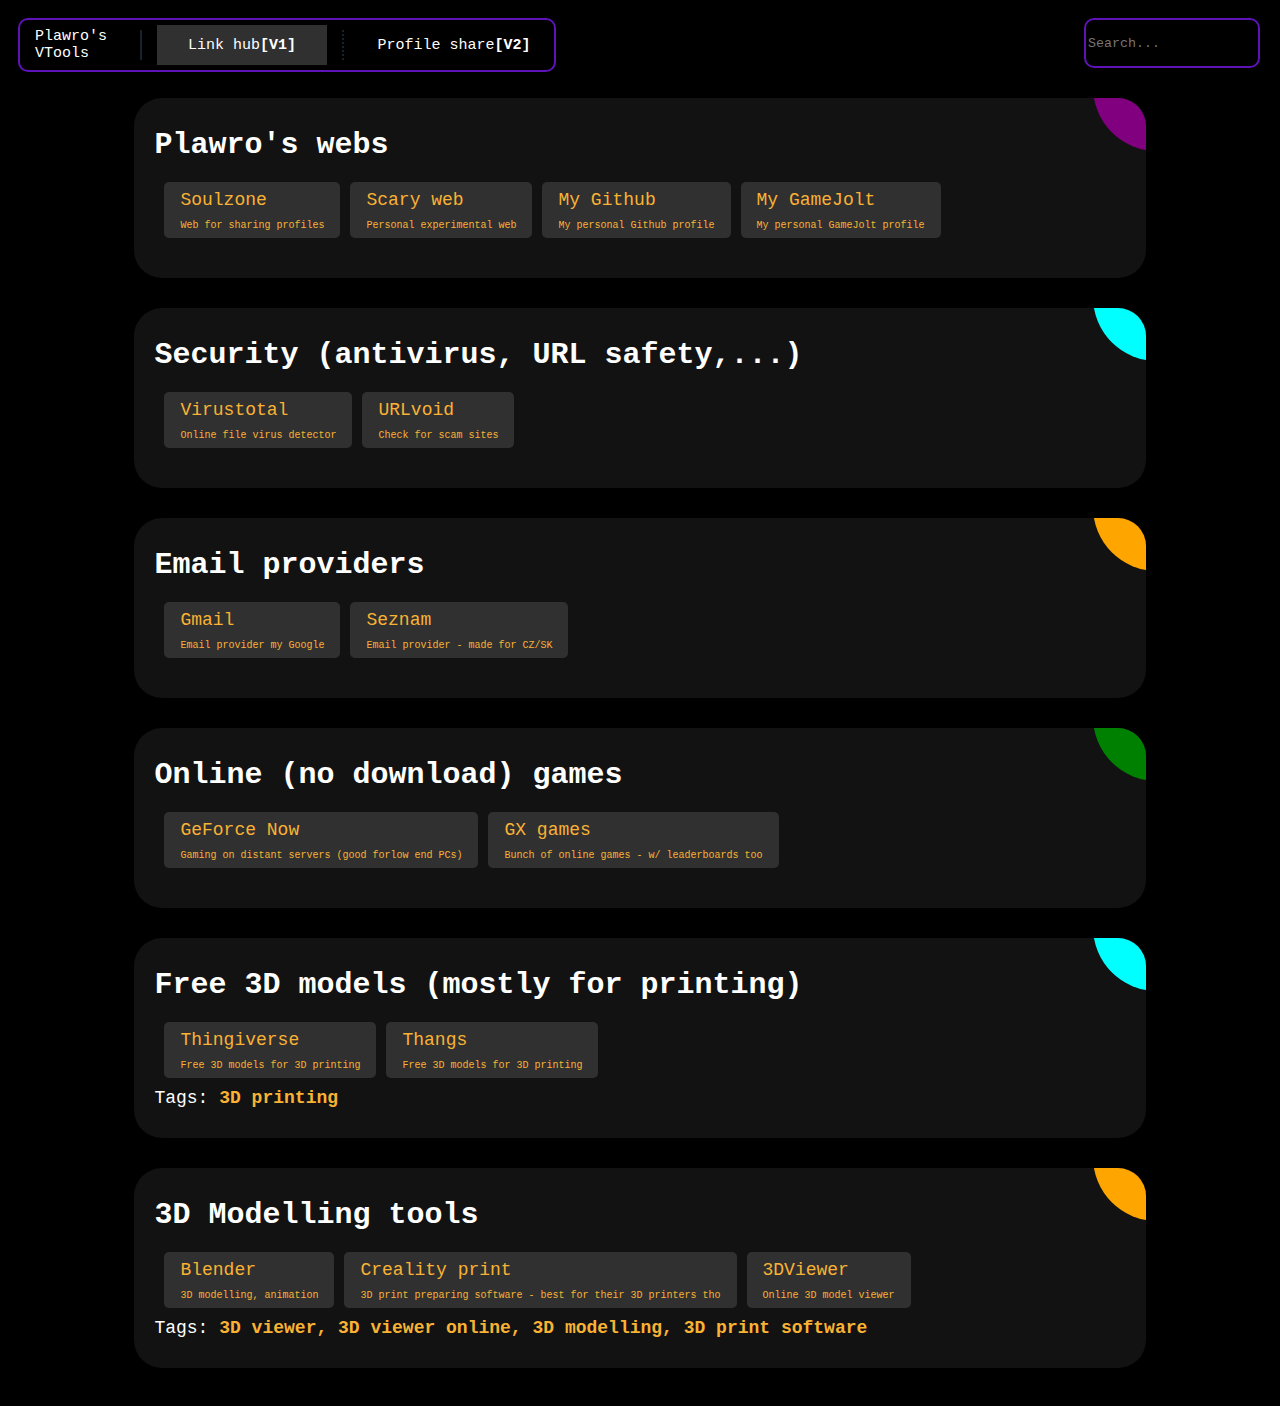
==== LinkHub/index.html @ e6c022c2 "Added starter code" ====
<html>
    <head>
        <link rel="stylesheet" href="index.css">
        
            <meta charset="UTF-8">
           
        </head>
    <body>
        <div class="button-container" style="margin: 10px;position: fixed;">
            <SPICORR href="" class="button2" style="width:80px;cursor:default" id="spicyModeChanger">
                Plawro's VTools
            </SPICORR>
            <script src="data.js"></script>
           <div class="headerDivider"></div>
            <a class="button2" style="background-color: var(--semi); cursor:default">
                Link hub<strong>[V1]</strong>
            </a>
            <div class="headerDivider2"></div>
            <a href="https://soulzone.maweb.eu" class="button">
                Profile share<strong>[V2]</strong>
            </a>
        </div>
        <input class="button-container" style="right:10px;margin:10px;position: fixed;color:var(--light)" type="text" id="searchInput" placeholder="Search..." oninput="startSearchTimer();searchOnEnter(event)">
        <br><br><br><br><br><br>

        <h1 class="searchMessage" data-text="Nothing found">Nothing found</h1>


        

<div>

  <div class="ag-format-container" id="mainContainer">

  <script>
    
function createTagElement(name, desc, link) { //Change max width in longer names
    return `<div class="tag" style="height:40px" onclick="location.href='${link}'">${name}<br><p style="font-size:10px">${desc}</p></div>`;
}

let htmlString = '';

dataList.forEach(category => {
    const tags = category.items.map(item => createTagElement(item[0], item[1], item[2])).join('');

    htmlString += `
        <div class="ag-courses_item ${category.isSpicy}" style="width:80%;margin-left:auto;margin-right:auto;">
            <a href="#" class="ag-courses-item_link">
                <div class="ag-courses-item_bg" style="background-color:${category.color}"></div>
                <div class="ag-courses-item_title">${category.categoryName}</div>
                <div class="ag-courses-item_date-box">
                  <div id="container">
                    ${tags}
                  </div>
                  `;
                  if(category.otherTags != ""){
                    htmlString += `Tags:
                    <span class="ag-courses-item_date">${category.otherTags}</span>`;
                  }
                  
                    htmlString += `
                </div>
            </a>
        </div>
    `;
});

document.getElementById('mainContainer').innerHTML += htmlString;
  </script>

        
            </div>
            </div>
          </div>
          <script src="index.js"></script>
    </body>
</html>
---- LinkHub/index.css ----
:root {
  --background: #121212;
  --main: #5d13b7;
  --secondary: #f9b234;
  --light: #FFF;
  --dark: #000;
  --hover: #ADFF2F;
  --semi: #303030;
  --border1: #38546d; 
  --border1: #16222c;
  --warning: 	#ff0f0f;
}


.ag-format-container {
    margin: 0 auto;
  }
  *{
    font-family:monospace;
  }

  a{
    text-decoration: none;
  }
  
  body {
    background-color: var(--dark);
  }
  .ag-courses_item {
    -ms-flex-preferred-size: calc(33.33333% - 30px);
    flex-basis: calc(33.33333% - 30px);
  
    margin: 0 15px 30px;
  
    overflow: hidden;
  
    border-radius: 28px;
  }
  .ag-courses-item_link {
    display: block;
    padding: 30px 20px;
    background-color: var(--background);
  
    overflow: hidden;
  
    position: relative;
  }
  .ag-courses-item_link:hover,
  .ag-courses-item_link:hover .ag-courses-item_date,
  .ag-courses-item_link:hover .tag {
    text-decoration: none;
    color: var(--hover) !important;
  }
  
  .ag-courses-item_link:hover, .tag {
    text-decoration: none;
  }
  .ag-courses-item_link:hover .ag-courses-item_bg {
    -webkit-transform: scale(25);
    -ms-transform: scale(25);
    transform: scale(25);
    opacity: 50%;
  }
  .ag-courses-item_title {
    min-height: 25px;
    margin: 0 0 10px;
  
    overflow: hidden;
  
    font-weight: bold;
    font-size: 30px;
    color: var(--light);
  
    z-index: 2;
    position: relative;
  }
  .ag-courses-item_date-box {
    font-size: 18px;
    color: var(--light);
  
    z-index: 2;
    position: relative;
  }
  .ag-courses-item_date {
    font-weight: bold;
    color: var(--secondary);
    text-decoration: none;
  
    -webkit-transition: color .5s ease;
    -o-transition: color .5s ease;
    transition: color .5s ease
  }
  .ag-courses-item_bg {
    height: 128px;
    width: 128px;
    background-color: var(--secondary);
  
    z-index: 1;
    position: absolute;
    top: -75px;
    right: -75px;
  
    border-radius: 50%;
  
    -webkit-transition: all .5s ease;
    -o-transition: all .5s ease;
    transition: all .5s ease;
  }
  /*.ag-courses_item:nth-child(2n) .ag-courses-item_bg {
    background-color: #3ecd5e;
  }
  .ag-courses_item:nth-child(3n) .ag-courses-item_bg {
    background-color: #e44002;
  }
  .ag-courses_item:nth-child(4n) .ag-courses-item_bg {
    background-color: #952aff;
  }
  .ag-courses_item:nth-child(5n) .ag-courses-item_bg {
    background-color: #cd3e94;
  }
  .ag-courses_item:nth-child(6n) .ag-courses-item_bg {
    background-color: #4c49ea;
  }
  */
  
  @media only screen and (max-width: 979px) {
    .ag-courses_item {
      -ms-flex-preferred-size: calc(50% - 30px);
      flex-basis: calc(50% - 30px);
    }
    .ag-courses-item_title {
      font-size: 24px;
    }
  }
  
  @media only screen and (max-width: 767px) {
    .ag-format-container {
      width: 96%;
    }
  
  }
  @media only screen and (max-width: 639px) {
    .ag-courses_item {
      -ms-flex-preferred-size: 100%;
      flex-basis: 100%;
    }
    .ag-courses-item_title {
      min-height: 72px;
      line-height: 1;
  
      font-size: 24px;
    }
    .ag-courses-item_link {
      padding: 22px 40px;
    }
    .ag-courses-item_date-box {
      font-size: 16px;
    }
  }


  #container {
                        display: flex;
                        overflow-x: auto;
                        white-space: nowrap;
                        cursor: grab;
                        user-select: none;
                        padding: 10px;
                        overflow: hidden;
                        z-index: 999;
                    }
            
                    #container:active {
                        cursor: grabbing;
                    }
            
            
                    .tag {
                        background-color:  var(--semi);
                        color: var(--secondary);
                        padding: 8px 16px;
                        
                        margin-right: 10px;
                        border-radius: 5px;
                        display: inline-block;
                        transition: background-color 0.3s ease;
                    }
            
                    .tag:hover {
                        background-color: var(--main);
                    }

                    .button-container {
                        display: flex;
                        border: 2px solid var(--main);
                        background-color: var(--dark);
                        height: 50px;
                        align-items: center;
                        border-radius: 10px;
                        margin-left: 2%;
                        z-index: 1000;
                    }
                    
            
                    .button {
                        outline: 0 !important;
                        border: 0 !important;
                        width: 170px;
                        font-size: 15px;
                        height: 40px;
                        background-color: transparent;
                        display: flex;
                        align-items: center;
                        justify-content: center;
                        color: var(--light);
                        transition: all ease-in-out 0.2s;
                        cursor: pointer;
                        margin: 15px;
                    }

                    .button2 {
                        outline: 0 !important;
                        border: 0 !important;
                        width: 170px;
                        font-size: 15px;
                        height: 40px;
                        background-color: transparent;
                        display: flex;
                        align-items: center;
                        justify-content: center;
                        color: var(--light);
                        transition: all ease-in-out 0.2s;
                        cursor: pointer;
                        margin: 15px;
                    }
            
                    .button:hover {
                        transform:scale(1.5);
                    }

                    
        .icon {
            font-size: 40px;
        
        }

        .headerDivider {
            border-left:2px solid var(--border1);
            border-right:2px solid var(--border2);
            height:30px;
            margin-left: 10px;
       }

       .headerDivider2 {
        border-left:2px dotted var(--border1);
        border-right:2px dotted var(--border2);
        height:30px;
        margin-right: 10px;
   }

.spicy{
  display: none;
}

::-webkit-scrollbar {
  width: 15px;
  height: 15px;
}

::-webkit-scrollbar-track {
  border-radius: 10px;
  background-color: var(--background);
}

::-webkit-scrollbar:hover {
  background-color: var(--border1);
} 

::-webkit-scrollbar-thumb {
  background: var(--main);
  border-radius: 10px;
  box-shadow: 0px 0px 15px var(--main);

}

html {
  scroll-behavior: smooth;
}


.searchMessage {
  display: inline-block;
  margin-left: 15%;
  font-size: 40px;
  background-image: repeating-linear-gradient(-45deg, yellow 0, yellow 6px, black 6px, black 12px);
  -webkit-background-clip: text;
  background-clip: text;
  color: transparent;
  position: relative;
  display: none;
}

.searchMessage::before {
  content: attr(data-text);
  position: absolute;
  top: 0;
  left: 0;
  z-index: -1;
  -webkit-background-clip: text;
  background-clip: text;
  color: white;
  text-shadow: none;
}
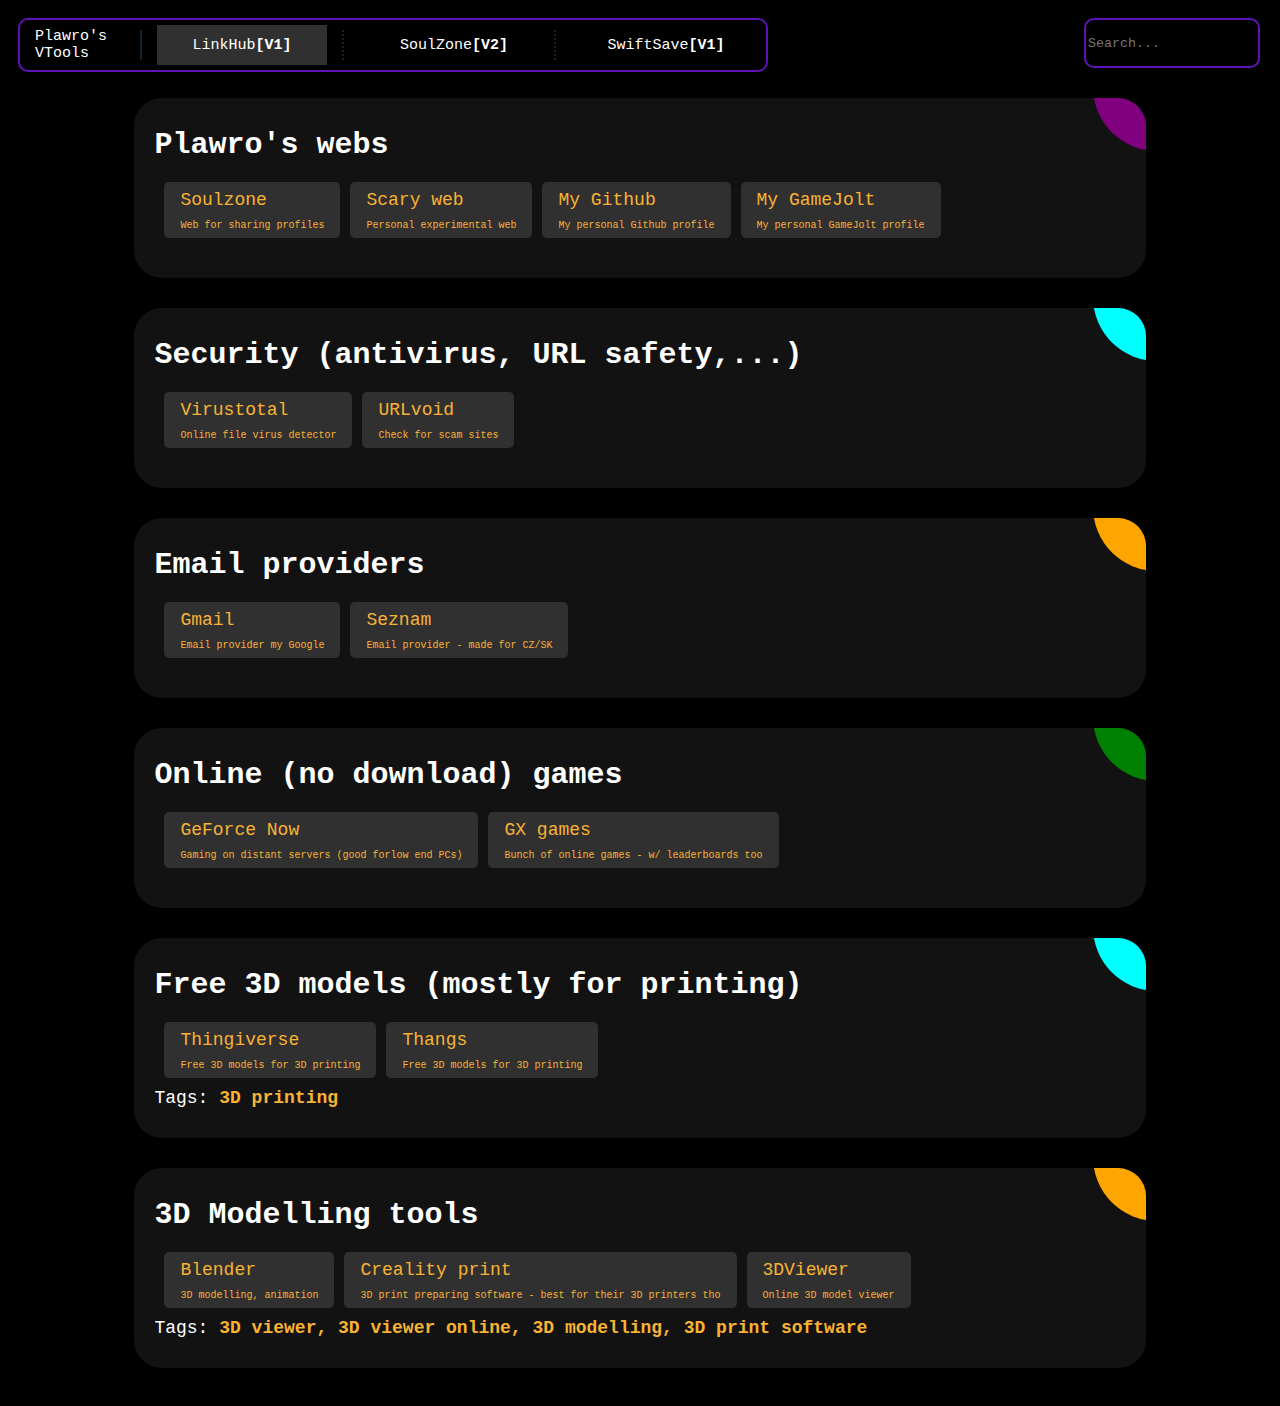
==== commit 98b3c5ad: "Update index.html" ====
--- a/LinkHub/index.html
+++ b/LinkHub/index.html
@@ -1,7 +1,7 @@
 <html>
     <head>
         <link rel="stylesheet" href="index.css">
-        
+        <title>LinkHub - Lurkify</title>
             <meta charset="UTF-8">
            
         </head>
@@ -13,11 +13,15 @@
             <script src="data.js"></script>
            <div class="headerDivider"></div>
             <a class="button2" style="background-color: var(--semi); cursor:default">
-                Link hub<strong>[V1]</strong>
+                LinkHub<strong>[V1]</strong> 
             </a>
             <div class="headerDivider2"></div>
             <a href="https://soulzone.maweb.eu" class="button">
-                Profile share<strong>[V2]</strong>
+                SoulZone<strong>[V2]</strong>
+            </a>
+            <div class="headerDivider2"></div>
+            <a href="/lurkify/SwiftSave/index.php" class="button">
+                SwiftSave<strong>[V1]</strong>
             </a>
         </div>
         <input class="button-container" style="right:10px;margin:10px;position: fixed;color:var(--light)" type="text" id="searchInput" placeholder="Search..." oninput="startSearchTimer();searchOnEnter(event)">
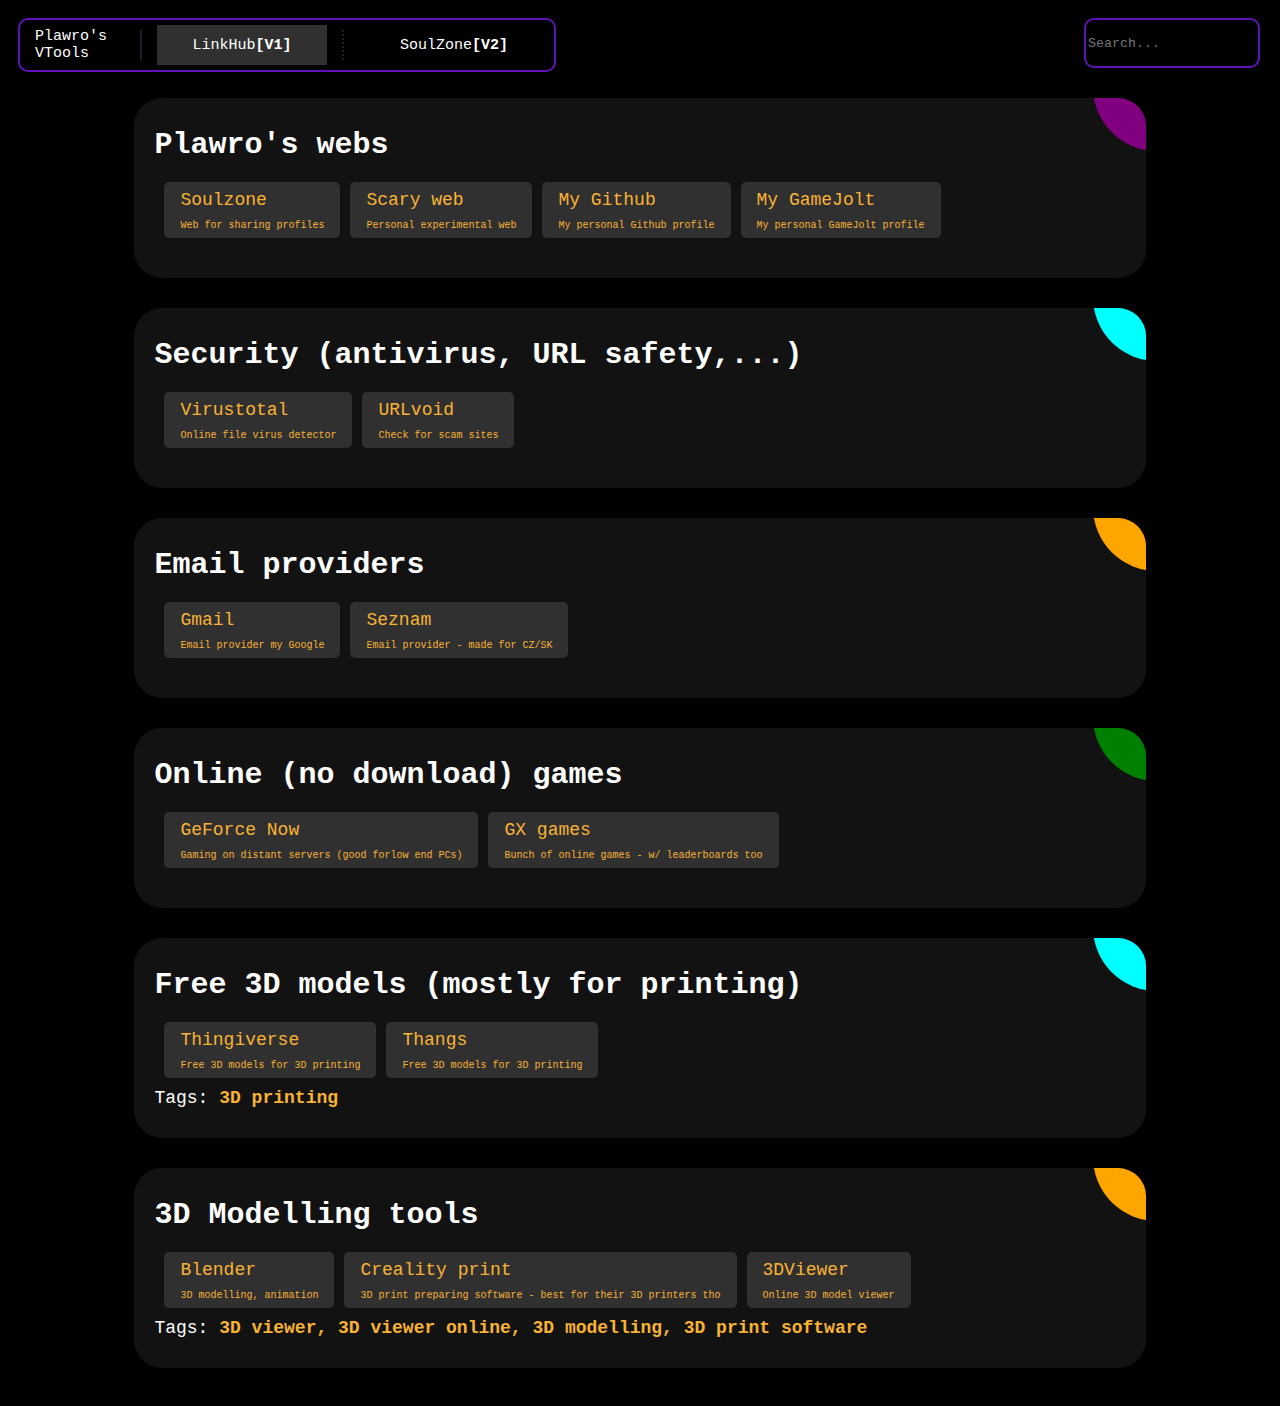
==== commit b3295017: "Update index.html" ====
--- a/LinkHub/index.html
+++ b/LinkHub/index.html
@@ -1,7 +1,7 @@
 <html>
     <head>
         <link rel="stylesheet" href="index.css">
-        <title>LinkHub - Lurkify</title>
+        <title>Lurkify - Home (LinkHub)</title>
             <meta charset="UTF-8">
            
         </head>
@@ -10,6 +10,7 @@
             <SPICORR href="" class="button2" style="width:80px;cursor:default" id="spicyModeChanger">
                 Plawro's VTools
             </SPICORR>
+            
             <script src="data.js"></script>
            <div class="headerDivider"></div>
             <a class="button2" style="background-color: var(--semi); cursor:default">
@@ -18,22 +19,18 @@
             <div class="headerDivider2"></div>
             <a href="https://soulzone.maweb.eu" class="button">
                 SoulZone<strong>[V2]</strong>
-            </a>
-            <div class="headerDivider2"></div>
-            <a href="/lurkify/SwiftSave/index.php" class="button">
-                SwiftSave<strong>[V1]</strong>
-            </a>
+            </a> 
         </div>
+        
         <input class="button-container" style="right:10px;margin:10px;position: fixed;color:var(--light)" type="text" id="searchInput" placeholder="Search..." oninput="startSearchTimer();searchOnEnter(event)">
+        
         <br><br><br><br><br><br>
-
         <h1 class="searchMessage" data-text="Nothing found">Nothing found</h1>
 
 
         
 
 <div>
-
   <div class="ag-format-container" id="mainContainer">
 
   <script>
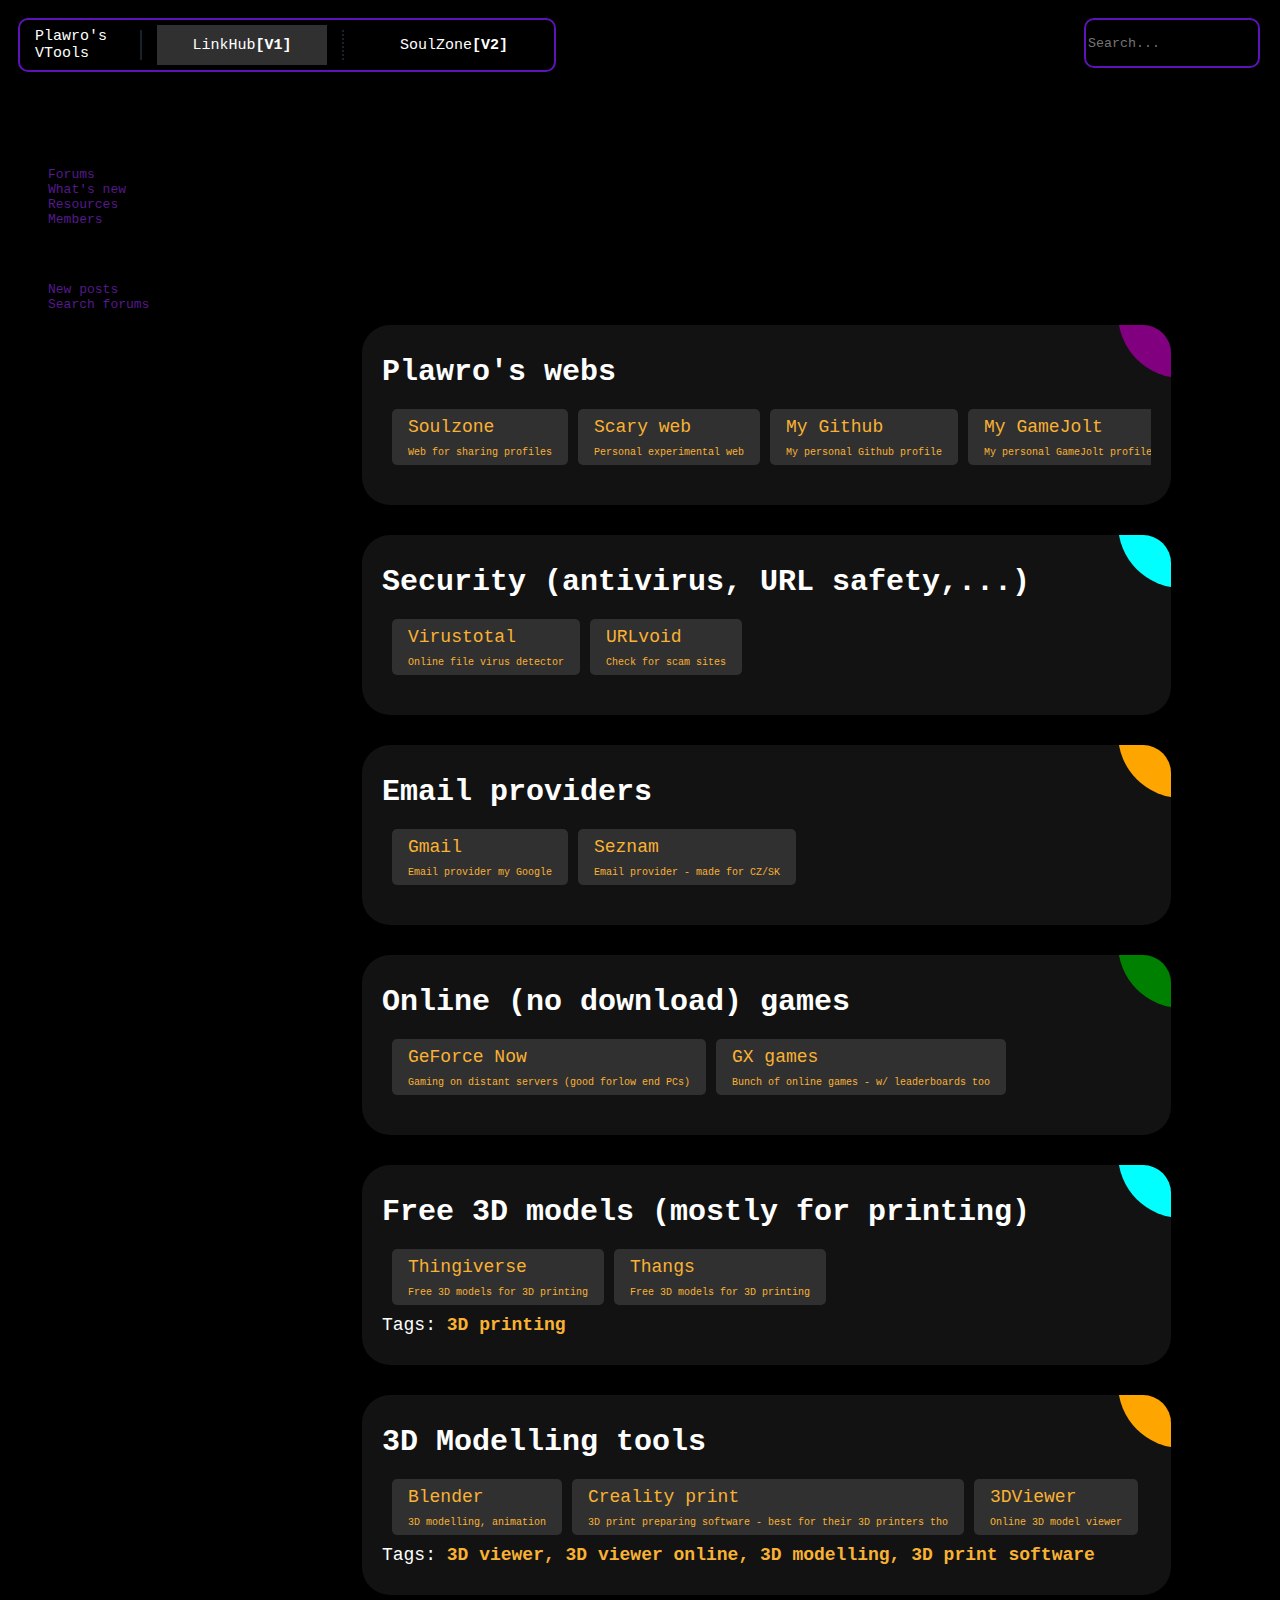
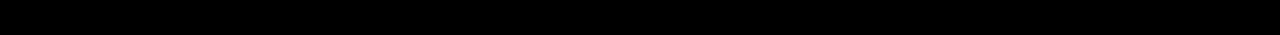
==== commit fbf1d52e: "Update index.html" ====
--- a/LinkHub/index.html
+++ b/LinkHub/index.html
@@ -1,50 +1,73 @@
 <html>
-    <head>
-        <link rel="stylesheet" href="index.css">
-        <title>Lurkify - Home (LinkHub)</title>
-            <meta charset="UTF-8">
-           
-        </head>
-    <body>
-        <div class="button-container" style="margin: 10px;position: fixed;">
-            <SPICORR href="" class="button2" style="width:80px;cursor:default" id="spicyModeChanger">
-                Plawro's VTools
-            </SPICORR>
-            
-            <script src="data.js"></script>
-           <div class="headerDivider"></div>
-            <a class="button2" style="background-color: var(--semi); cursor:default">
-                LinkHub<strong>[V1]</strong> 
-            </a>
-            <div class="headerDivider2"></div>
-            <a href="https://soulzone.maweb.eu" class="button">
-                SoulZone<strong>[V2]</strong>
-            </a> 
-        </div>
-        
-        <input class="button-container" style="right:10px;margin:10px;position: fixed;color:var(--light)" type="text" id="searchInput" placeholder="Search..." oninput="startSearchTimer();searchOnEnter(event)">
-        
-        <br><br><br><br><br><br>
-        <h1 class="searchMessage" data-text="Nothing found">Nothing found</h1>
+
+<head>
+    <link rel="stylesheet" href="index.css">
+    <title>Lurkify - Home (LinkHub)</title>
+    <meta charset="UTF-8">
+
+</head>
+
+<body>
+    <div class="button-container" style="margin: 10px;position: fixed;">
+        <SPICORR class="button2" style="width:80px;cursor:default" id="spicyModeChanger">
+            Plawro's VTools
+        </SPICORR>
+
+        <script src="data.js"></script>
+        <div class="headerDivider"></div>
+        <a class="button2" style="background-color: var(--semi); cursor:default">
+            LinkHub<strong>[V1]</strong>
+        </a>
+        <div class="headerDivider2"></div>
+        <a href="https://soulzone.maweb.eu" class="button">
+            SoulZone<strong>[V2]</strong>
+        </a>
+    </div>
+
+    <input class="button-container" style="right:10px;margin:10px;position: fixed;color:var(--light)" type="text"
+        id="searchInput" placeholder="Search..." oninput="startSearchTimer();searchOnEnter(event)">
+
+    <br><br><br><br><br><br>
+    <h1 class="searchMessage" data-text="Nothing found">Nothing found</h1>
 
 
-        
+            FIXNOUT SCRIPT PRO SCROLL A DAT SEM MOST USED / FAVORITE VECI
+                        
+                        <div class="sideNav">
+                            <nav class="nav">
+                                <h2>Navigation</h2>
+                                <ul class="nav-list">
+                                    <li><a href="">Forums</a></li>
+                                    <li><a href="">What's new</a></li>
+                                    <li><a href="">Resources</a></li>
+                                    <li><a href="">Members</a></li>
+                                </ul>
+                            </nav>
+                            <div class="sectionLinks">
+                                <h2>Navigation section</h2>
+                                <ul class="sectionLinks-list">
+                                    <li><a href="">New posts</a></li>
+                                    <li><a href="">Search forums</a></li>
+                                </ul>
+                            </div>
+                        </div>
+        </div></div>
+            
 
-<div>
-  <div class="ag-format-container" id="mainContainer">
+    <div class="main" style="margin-left:20%">
+        <div class="ag-format-container" id="mainContainer"></div>
+            <script>
 
-  <script>
-    
-function createTagElement(name, desc, link) { //Change max width in longer names
-    return `<div class="tag" style="height:40px" onclick="location.href='${link}'">${name}<br><p style="font-size:10px">${desc}</p></div>`;
-}
+                function createTagElement(name, desc, link) { //Change max width in longer names
+                    return `<div class="tag" style="height:40px" onclick="location.href='${link}'">${name}<br><p style="font-size:10px">${desc}</p></div>`;
+                }
 
-let htmlString = '';
+                let htmlString = '';
 
-dataList.forEach(category => {
-    const tags = category.items.map(item => createTagElement(item[0], item[1], item[2])).join('');
+                dataList.forEach(category => {
+                    const tags = category.items.map(item => createTagElement(item[0], item[1], item[2])).join('');
 
-    htmlString += `
+                    htmlString += `
         <div class="ag-courses_item ${category.isSpicy}" style="width:80%;margin-left:auto;margin-right:auto;">
             <a href="#" class="ag-courses-item_link">
                 <div class="ag-courses-item_bg" style="background-color:${category.color}"></div>
@@ -54,25 +77,26 @@
                     ${tags}
                   </div>
                   `;
-                  if(category.otherTags != ""){
-                    htmlString += `Tags:
+                    if (category.otherTags != "") {
+                        htmlString += `Tags:
                     <span class="ag-courses-item_date">${category.otherTags}</span>`;
-                  }
-                  
+                    }
+
                     htmlString += `
                 </div>
             </a>
         </div>
     `;
-});
+                });
 
-document.getElementById('mainContainer').innerHTML += htmlString;
-  </script>
+                document.getElementById('mainContainer').innerHTML += htmlString;
+            </script>
 
-        
-            </div>
-            </div>
-          </div>
-          <script src="index.js"></script>
-    </body>
+
+        </div>
+    </div>
+</div>
+    <script src="index.js"></script>
+</body>
+
 </html>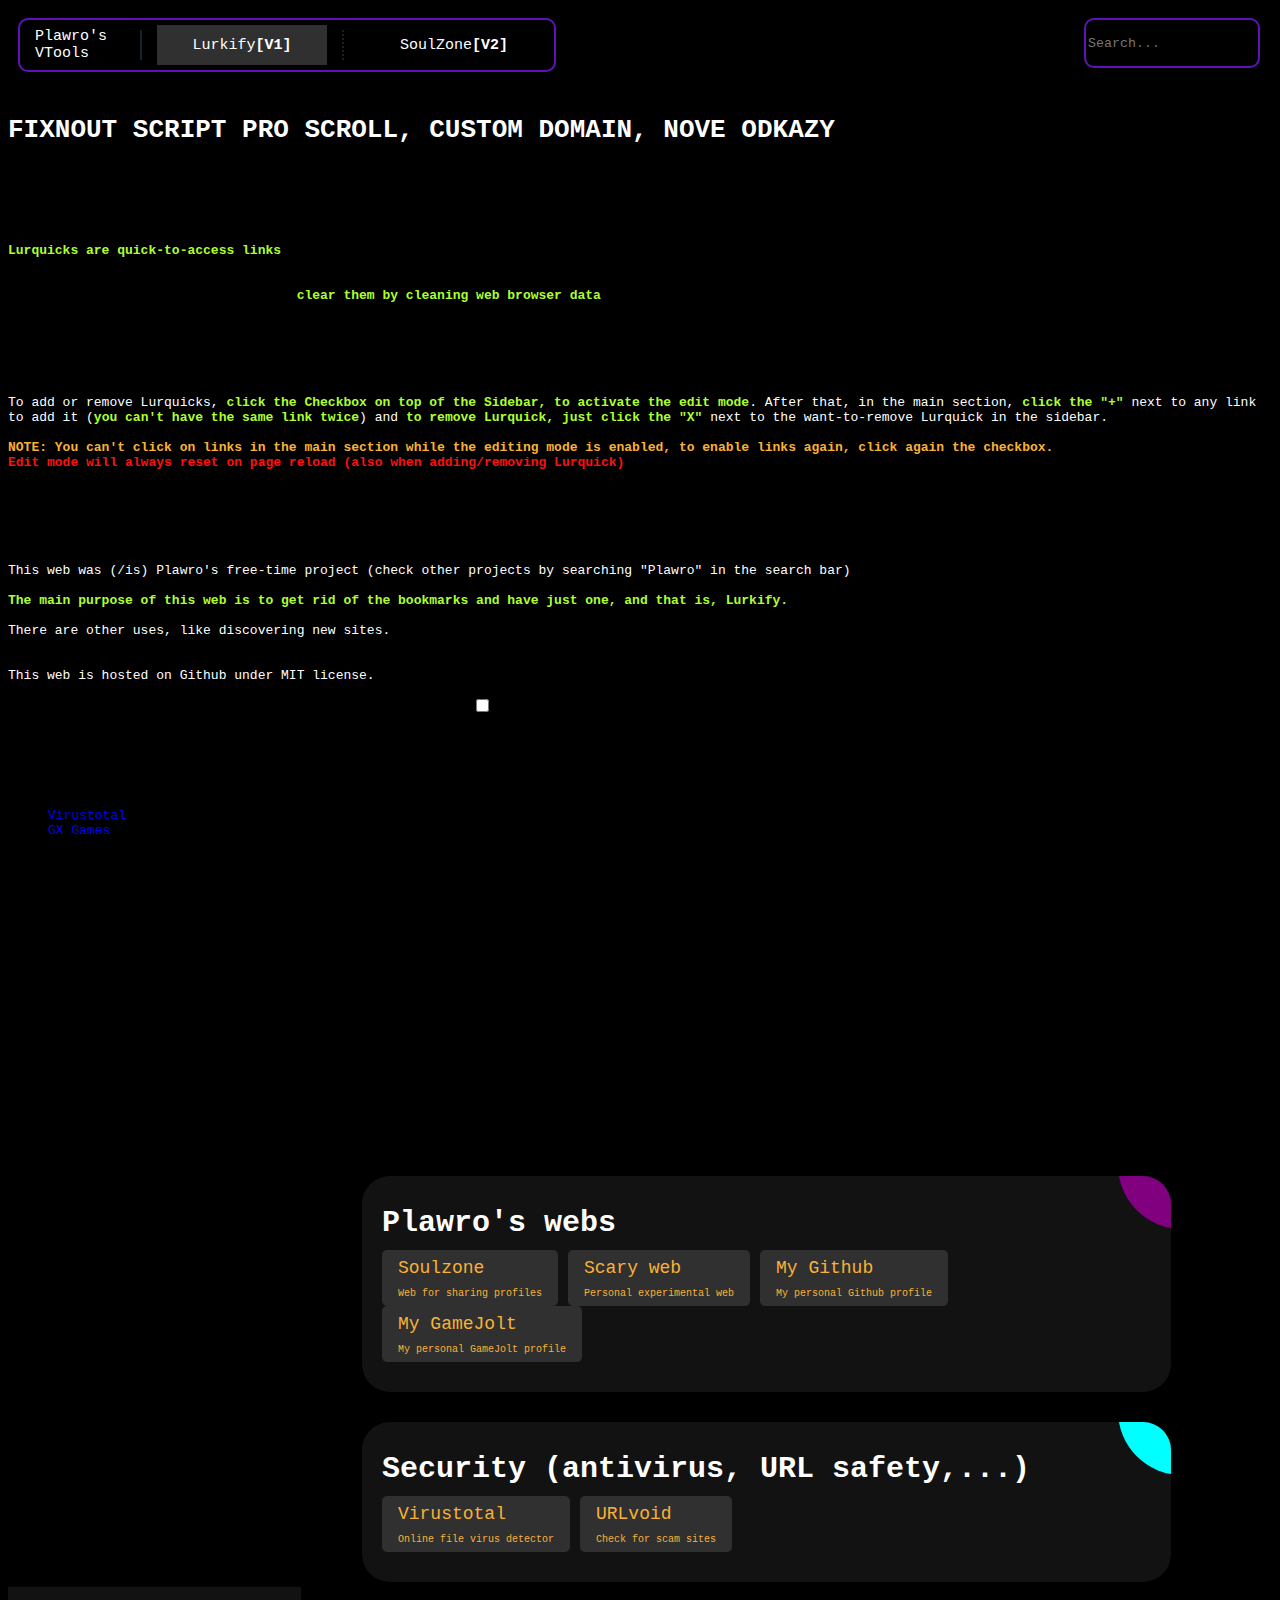
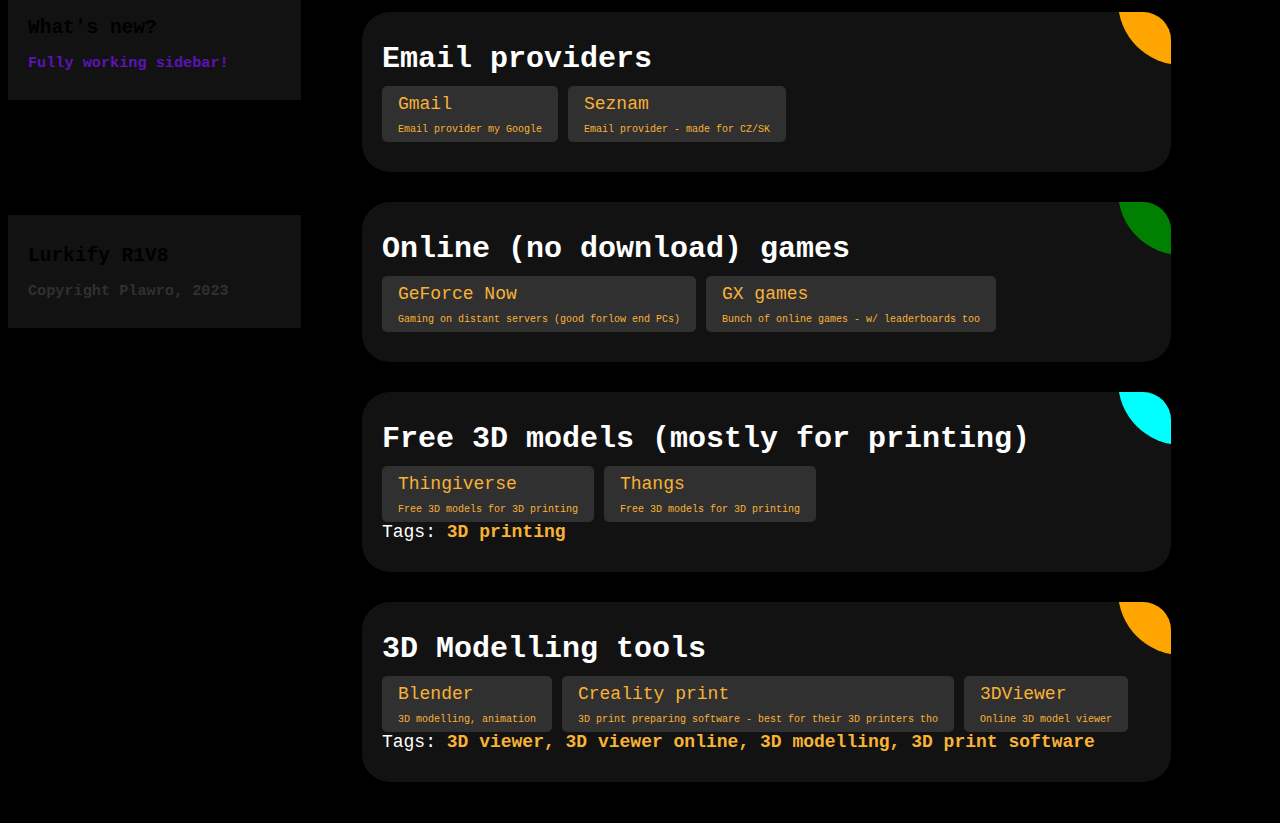
==== commit fa919c79: "Update index.html" ====
--- a/LinkHub/index.html
+++ b/LinkHub/index.html
@@ -16,7 +16,7 @@
         <script src="data.js"></script>
         <div class="headerDivider"></div>
         <a class="button2" style="background-color: var(--semi); cursor:default">
-            LinkHub<strong>[V1]</strong>
+            Lurkify<strong>[V1]</strong>
         </a>
         <div class="headerDivider2"></div>
         <a href="https://soulzone.maweb.eu" class="button">
@@ -30,50 +30,206 @@
     <br><br><br><br><br><br>
     <h1 class="searchMessage" data-text="Nothing found">Nothing found</h1>
 
-
-            FIXNOUT SCRIPT PRO SCROLL A DAT SEM MOST USED / FAVORITE VECI
+            <h1 style="color:white">FIXNOUT SCRIPT PRO SCROLL, CUSTOM DOMAIN, NOVE ODKAZY</h1>
                         
+
+            <div class="modal" id="modal1">
+                <div class="modal-content">
+                    <span class="close-button">×</span>
+                    <h1>What are Lurquicks?</h1>
+                    <p><strong style="color:var(--hover)">Lurquicks are quick-to-access links</strong>, which you can add/remove yourself.<br><br>
+                        They are all stored in local storage, so you can't share them (unless you find them in Inspector).<br>
+                        They shouldn't disappear, unless you <strong style="color:var(--hover)">clear them by cleaning web browser data</strong>.<br>
+                    </p>
+                </div>
+            </div>
+            
+            <div class="modal" id="modal2">
+                <div class="modal-content">
+                    <span class="close-button">×</span>
+                    <h1>How to add Lurquicks?</h1>
+                    <p style="color:var(--light)">To add or remove Lurquicks, <strong style="color:var(--hover)" >click the Checkbox on top of the Sidebar, to activate the edit mode</strong>. After that, in the main section, <strong style="color:var(--hover)">click the "+"</strong> next to any link to add it (<strong style="color:var(--hover)">you can't have the same link twice</strong>) and <strong style="color:var(--hover)">to remove Lurquick, just click the "X"</strong> next to the want-to-remove Lurquick in the sidebar.<br><br>
+                    <strong style="color:var(--secondary)">NOTE: You can't click on links in the main section while the editing mode is enabled, to enable links again, click again the checkbox.</strong><br>
+                    <strong style="color:var(--warning)">Edit mode will always reset on page reload (also when adding/removing Lurquick)</strong>
+                    </p>
+                </div>
+            </div>
+
+            <div class="modal" id="modal3">
+                <div class="modal-content">
+                    <span class="close-button">×</span>
+                    <h1>What is this web?</h1>
+                    <p style="color:var(--light)">This web was (/is) Plawro's free-time project (check other projects by searching "Plawro" in the search bar)<br><br>
+                        <strong style="color:var(--hover)" >The main purpose of this web is to get rid of the bookmarks and have just one, and that is, Lurkify.</strong><br><br>
+                        There are other uses, like discovering new sites.<br><br><br>
+                        This web is hosted on Github under MIT license.
+                    </p>
+                </div>
+            </div>
+
+
+
+
+
                         <div class="sideNav">
                             <nav class="nav">
-                                <h2>Navigation</h2>
-                                <ul class="nav-list">
-                                    <li><a href="">Forums</a></li>
-                                    <li><a href="">What's new</a></li>
-                                    <li><a href="">Resources</a></li>
-                                    <li><a href="">Members</a></li>
+                                    <div style="display: flex; width:100%"><a>Edit Lurquicks mode</a>
+
+                                <label class="toggler-wrapper style-1" style="margin-left:25%;margin-top:auto;margin-bottom:auto">
+                                    <input type="checkbox" class="custom-checkbox" id="disableTagLinksCheckbox" onclick="toggleDisableTagLinks()">
+                                    <div class="toggler-slider">
+                                      <div class="toggler-knob"></div>
+                                    </div>
+                                  </label>
+                                </div>
+
+                                <h2>Lurquicks</h2>
+  
+<script>
+    let disableTagLinks = false;
+
+    function toggleDisableTagLinks() {
+        disableTagLinks = document.getElementById('disableTagLinksCheckbox').checked;
+
+        const tagIcons = document.querySelectorAll('.tagIcon');
+        
+        tagIcons.forEach(tagIcon => {
+            tagIcon.innerHTML = disableTagLinks ? '+' : '';
+        });
+
+
+
+        const lurquickButtons = document.querySelectorAll('.deletebutton');
+        
+        lurquickButtons.forEach(lurquickButton => {
+            lurquickButton.innerHTML = disableTagLinks ? 'X' : '';
+        });
+    }
+    </script>
+
+                                <ul class="nav-list" id="lurquickContainer">
+                                    <script>
+                                        const lurquicks = JSON.parse(localStorage.getItem('lurquicks')) || [];
+                                    
+                                        let addLurquicks = '';
+                                    
+                                        lurquicks.forEach(item => {
+                                            const [name, link] = item;
+                                            addLurquicks += `<li style="display:flex"><a style="width:100%" href='${link}'>${name}</a><span class="deleteButton" onclick="removeFromLurquicks('${name}', '${link}')">${disableTagLinks ? 'X' : ''}</span></li>`;
+                                        });
+                                    
+                                        document.getElementById('lurquickContainer').innerHTML = addLurquicks;
+                                    </script>
+
                                 </ul>
                             </nav>
                             <div class="sectionLinks">
-                                <h2>Navigation section</h2>
+                                <h2>Recommended</h2>
                                 <ul class="sectionLinks-list">
-                                    <li><a href="">New posts</a></li>
-                                    <li><a href="">Search forums</a></li>
+                                    <li><a href="https://virustotal.com">Virustotal</a></li>
+                                    <li><a href="https://gx.games">GX Games</a></li>
                                 </ul>
                             </div>
+                            <div class="sectionLinks">
+                                <h2>What is? / How to?</h2>
+                                <ul class="sectionLinks-list">
+                                    <li><a class="trigger" data-modal="modal1">Lurquicks</a></li>
+                                    <li><a class="trigger" data-modal="modal2">Add Lurquicks</a></li>
+                                    <li><a class="trigger" data-modal="modal3">This web</a></li>
+
+
+<script>
+    
+    function toggleModal(modalId) {
+        const modal = document.getElementById(modalId);
+        modal.classList.toggle("show-modal");
+    }
+
+    function windowOnClick(event) {
+        if (event.target.classList.contains("modal")) {
+            toggleModal(event.target.id);
+        }
+    }
+
+    document.querySelectorAll(".trigger").forEach(button => {
+        button.addEventListener("click", () => toggleModal(button.getAttribute("data-modal")));
+    });
+
+    document.querySelectorAll(".close-button").forEach(closeButton => {
+        closeButton.addEventListener("click", () => toggleModal(closeButton.closest(".modal").id));
+    });
+
+    window.addEventListener("click", windowOnClick);
+</script>
+
+                                </ul>
+                            </div>
+                            
                         </div>
+
+                        <div class="ag-courses-item_link sideNav" style="width:20%; top: 72%; height:6%">
+                            <h2 style="margin-top:0;margin-bottom:0">What's new?</h2>
+                            <h3 style="color:var(--main)">Fully working sidebar!</h3>
+                        </div>
+
+                        <div class="ag-courses-item_link sideNav" style="width:20%; top: 85%; height:6%">
+                            <h2 style="margin-top:0;margin-bottom:0">Lurkify R1V8</h2>
+                            <h3 style="color:var(--semi)">Copyright Plawro, 2023</h3>
+                        </div>
+                        
+                            
+                        
         </div></div>
             
 
     <div class="main" style="margin-left:20%">
         <div class="ag-format-container" id="mainContainer"></div>
             <script>
-
-                function createTagElement(name, desc, link) { //Change max width in longer names
-                    return `<div class="tag" style="height:40px" onclick="location.href='${link}'">${name}<br><p style="font-size:10px">${desc}</p></div>`;
+                
+                function addToLurquicks(name, link) {
+        const lurquicks = JSON.parse(localStorage.getItem('lurquicks')) || [];
+        const isAlreadyInLurquicks = lurquicks.some(item => item[0] === name && item[1] === link);
+
+        if (!isAlreadyInLurquicks) {
+            lurquicks.push([name, link]);
+            localStorage.setItem('lurquicks', JSON.stringify(lurquicks));
+            location.reload();
+        } else {
+            alert(`${name} is already in Lurquicks!`);
+        }
+    }
+
+function removeFromLurquicks(name, link) {
+    const lurquicks = JSON.parse(localStorage.getItem('lurquicks')) || [];
+    const updatedLurquicks = lurquicks.filter(item => item[0] !== name || item[1] !== link);
+
+    localStorage.setItem('lurquicks', JSON.stringify(updatedLurquicks));
+
+    location.reload();
+}
+
+
+                const currentCategoryColor = "";
+                function createTagElement(name, desc, link) { //Change max width in longer names, pak mozna pridat, ze budou mit vlastni barvy
+                    return `<div class="tag" style="height:40px; position: relative;" 
+                    onclick="if(!disableTagLinks){location.href='${link}'} else {addToLurquicks('${name}', '${link}')}">${name}<br>
+                        <p style="font-size:10px">${desc}</p>
+                        <div class="tagIcon">${disableTagLinks ? '+' : ''}</div>
+                    </div>`;
                 }
 
                 let htmlString = '';
 
                 dataList.forEach(category => {
                     const tags = category.items.map(item => createTagElement(item[0], item[1], item[2])).join('');
-
+                    const currentCategoryColor = category.color;
                     htmlString += `
         <div class="ag-courses_item ${category.isSpicy}" style="width:80%;margin-left:auto;margin-right:auto;">
-            <a href="#" class="ag-courses-item_link">
+            <a if(!disableTagLinks){href="#"} class="ag-courses-item_link">
                 <div class="ag-courses-item_bg" style="background-color:${category.color}"></div>
                 <div class="ag-courses-item_title">${category.categoryName}</div>
                 <div class="ag-courses-item_date-box">
-                  <div id="container">
+                  <div class="container">
                     ${tags}
                   </div>
                   `;
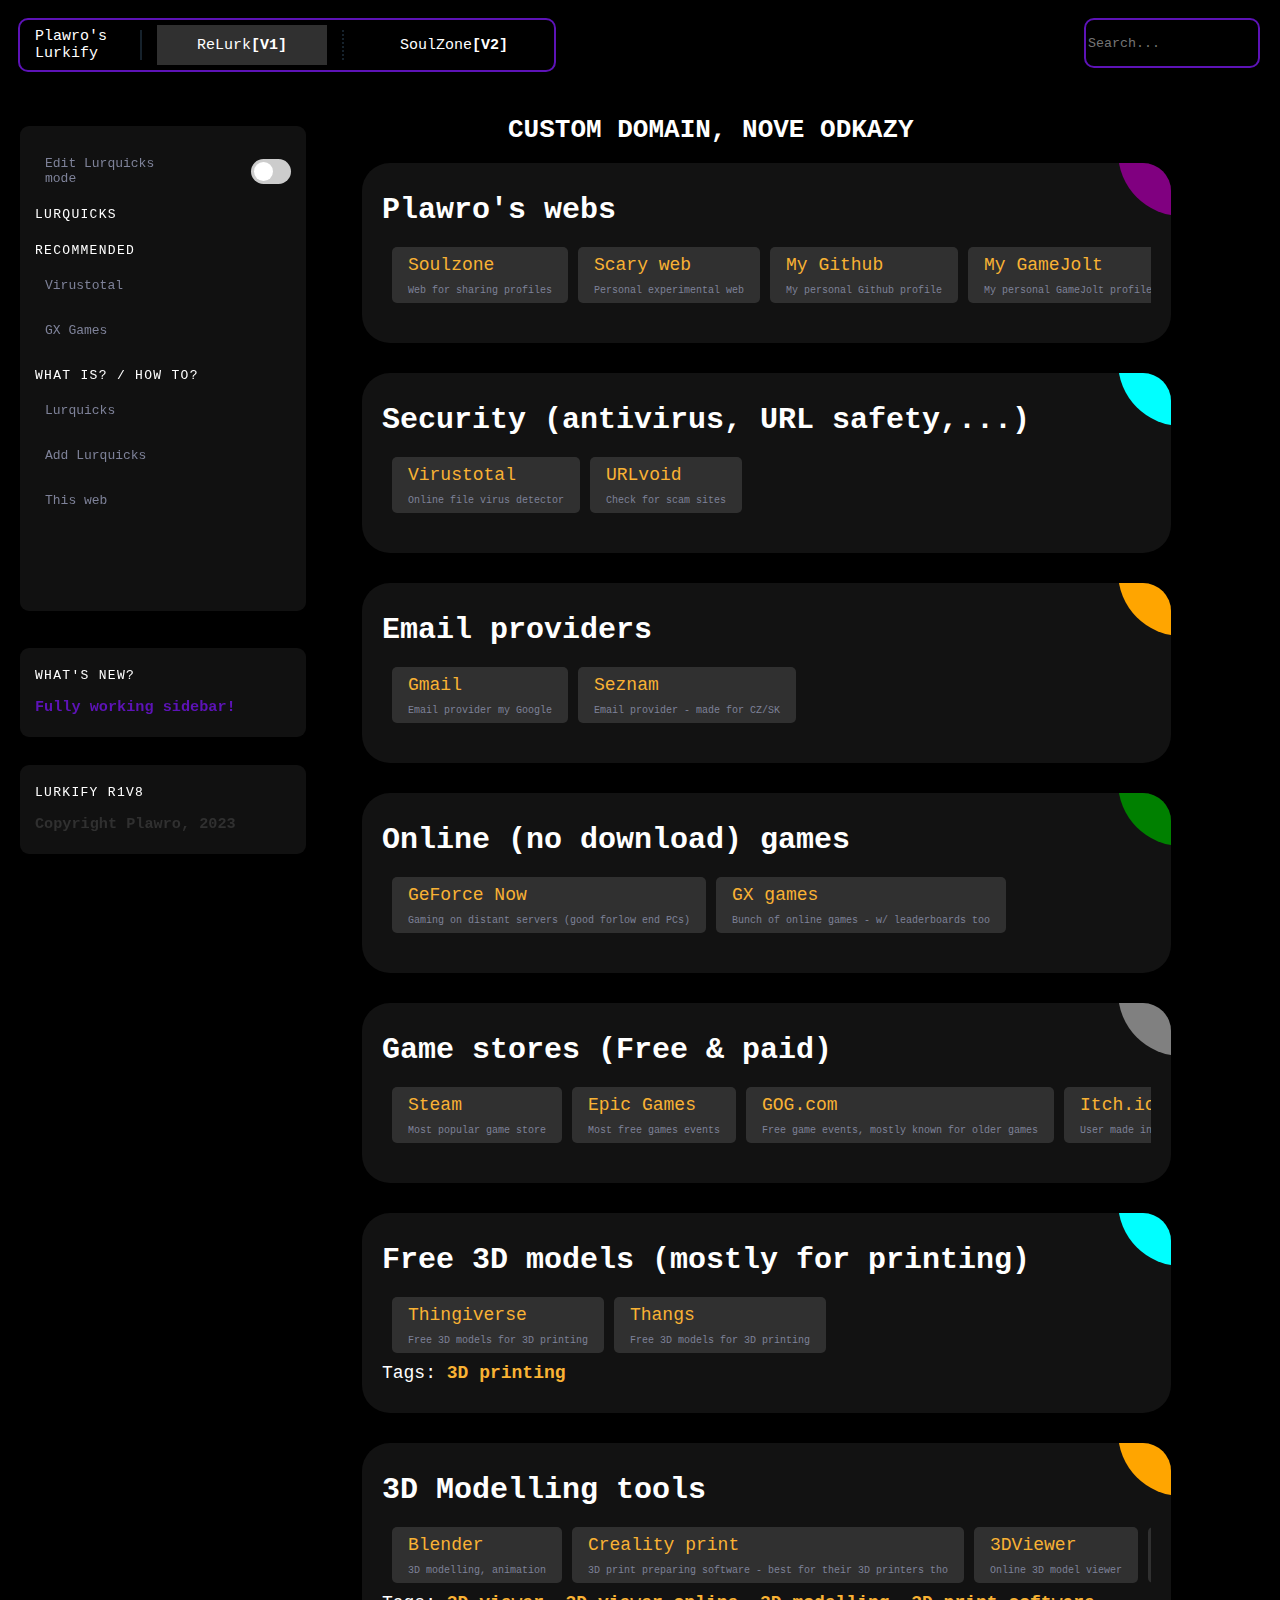
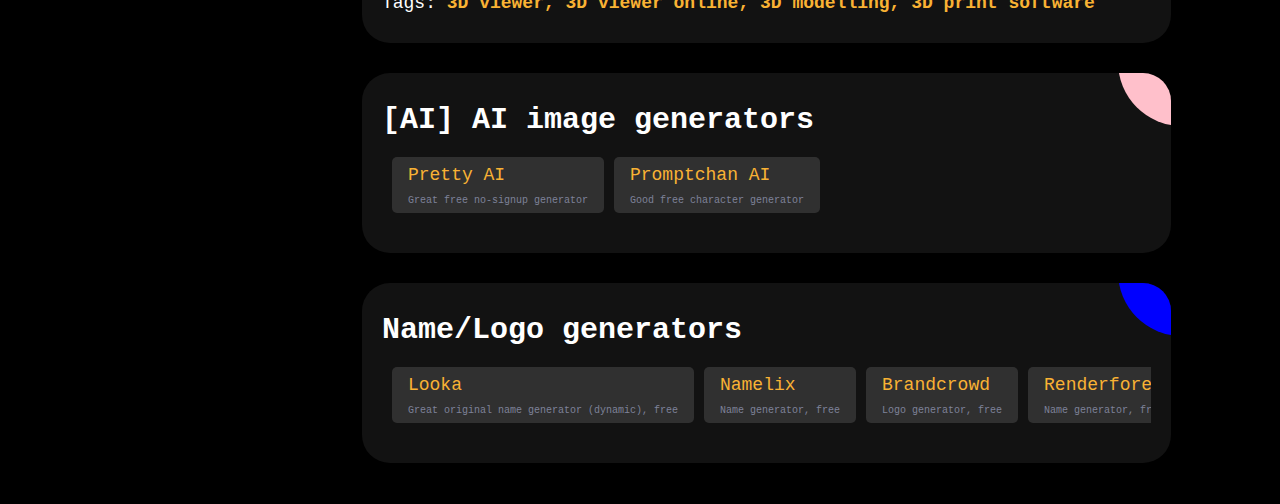
==== commit 4ce3a29f: "Fixed dev naming" ====
--- a/LinkHub/index.html
+++ b/LinkHub/index.html
@@ -10,13 +10,13 @@
 <body>
     <div class="button-container" style="margin: 10px;position: fixed;">
         <SPICORR class="button2" style="width:80px;cursor:default" id="spicyModeChanger">
-            Plawro's VTools
+            Plawro's Lurkify
         </SPICORR>
 
         <script src="data.js"></script>
         <div class="headerDivider"></div>
         <a class="button2" style="background-color: var(--semi); cursor:default">
-            Lurkify<strong>[V1]</strong>
+            ReLurk<strong>[V1]</strong>
         </a>
         <div class="headerDivider2"></div>
         <a href="https://soulzone.maweb.eu" class="button">
@@ -30,7 +30,7 @@
     <br><br><br><br><br><br>
     <h1 class="searchMessage" data-text="Nothing found">Nothing found</h1>
 
-            <h1 style="color:white">FIXNOUT SCRIPT PRO SCROLL, CUSTOM DOMAIN, NOVE ODKAZY</h1>
+            <h1 style="color:white;margin-left: 500px;">CUSTOM DOMAIN, NOVE ODKAZY</h1>
                         
 
             <div class="modal" id="modal1">
@@ -61,7 +61,8 @@
                     <h1>What is this web?</h1>
                     <p style="color:var(--light)">This web was (/is) Plawro's free-time project (check other projects by searching "Plawro" in the search bar)<br><br>
                         <strong style="color:var(--hover)" >The main purpose of this web is to get rid of the bookmarks and have just one, and that is, Lurkify.</strong><br><br>
-                        There are other uses, like discovering new sites.<br><br><br>
+                        There are other uses, like discovering new sites, or just better ones than those you are using now.<br><br>
+                        Just a small tip (or maybe easter egg / secret? :O), click the top-left logo to display spicy content :><br>
                         This web is hosted on Github under MIT license.
                     </p>
                 </div>
@@ -104,6 +105,11 @@
         lurquickButtons.forEach(lurquickButton => {
             lurquickButton.innerHTML = disableTagLinks ? 'X' : '';
         });
+
+
+        const lurquickLinks = document.querySelectorAll('.lurquickLinkAvaibility');
+
+
     }
     </script>
 
@@ -115,7 +121,14 @@
                                     
                                         lurquicks.forEach(item => {
                                             const [name, link] = item;
-                                            addLurquicks += `<li style="display:flex"><a style="width:100%" href='${link}'>${name}</a><span class="deleteButton" onclick="removeFromLurquicks('${name}', '${link}')">${disableTagLinks ? 'X' : ''}</span></li>`;
+                                            addLurquicks += `<li style="display:flex">
+  <a class="lurquickLinkAvaibility" style="width:100%" 
+    ${!disableTagLinks ? `href="${link}"` : ``}
+  >
+    ${name}
+  </a>
+  <span class="deleteButton" onclick="removeFromLurquicks('${name}', '${link}')">
+${disableTagLinks ? 'X' : ''}</span></li>`;
                                         });
                                     
                                         document.getElementById('lurquickContainer').innerHTML = addLurquicks;
--- a/LinkHub/index.css
+++ b/LinkHub/index.css
@@ -9,6 +9,9 @@
   --border1: #38546d; 
   --border1: #16222c;
   --warning: 	#ff0f0f;
+  --gray: #7e8299;
+  --darker: #202020;
+  /*U nekterych jsou jeste vlastni barvy (napr. yellow, black, custom rgba barvy - napr. pro shadows)*/
 }
 
 
@@ -159,20 +162,19 @@
   }
 
 
-  #container {
-                        display: flex;
-                        overflow-x: auto;
-                        white-space: nowrap;
-                        cursor: grab;
-                        user-select: none;
-                        padding: 10px;
-                        overflow: hidden;
-                        z-index: 999;
-                    }
-            
-                    #container:active {
-                        cursor: grabbing;
-                    }
+  .container {
+    white-space: nowrap;
+    cursor: grab;
+    user-select: none;
+    padding: 10px;
+    overflow: hidden;
+    z-index: 900;
+  }
+  
+  .container:active {
+    cursor: grabbing;
+  }
+  
             
             
                     .tag {
@@ -198,7 +200,7 @@
                         align-items: center;
                         border-radius: 10px;
                         margin-left: 2%;
-                        z-index: 1000;
+                        z-index: 901;
                     }
                     
             
@@ -281,16 +283,34 @@
   border-radius: 10px;
   box-shadow: 0px 0px 15px var(--main);
 
-}
+} 
+
 
 html {
   scroll-behavior: smooth;
 }
 
+.tagIcon {
+  position: absolute;
+  top: 6px;
+  right: 10px;
+  font-size: 18px;
+  cursor: pointer;
+}
+
+.deleteButton{
+  color: var(--light);
+  margin-top: auto;
+  margin-bottom: auto;
+  width:10%;
+  margin-left:5%;
+  cursor:pointer;
+  font-size:15px;
+}
 
 .searchMessage {
   display: inline-block;
-  margin-left: 15%;
+  margin-left: 30%;
   font-size: 40px;
   background-image: repeating-linear-gradient(-45deg, yellow 0, yellow 6px, black 6px, black 12px);
   -webkit-background-clip: text;
@@ -308,9 +328,160 @@
   z-index: -1;
   -webkit-background-clip: text;
   background-clip: text;
-  color: white;
+  color: var(--light);
   text-shadow: none;
 }
 
 
-
+.sideNav {
+  display: flex;
+  flex-direction: column;
+  width: 265px;
+  background: var(--darker);
+  padding: 15px;
+  margin-left:20px;
+  border-radius: 9px;
+  box-shadow: 0px 0px 20px 0px rgba(76, 87, 125, 0.02);
+}
+
+.sideNav a {
+  color: var(--gray);
+  text-decoration: none;
+  padding: 10px;
+  display: block;
+}
+
+.sideNav a:hover {
+  background: #171717;
+  text-decoration: none;
+  border-radius: 9px;
+  color: var(--light);
+}
+
+.sideNav h2 {
+  color: var(--light);
+  font-size: 13px;
+  font-weight: 500;
+  text-transform: uppercase;
+  letter-spacing: 1.3px;
+  margin-bottom: 10px;
+}
+
+.sideNav ul {
+  list-style: none;
+  padding: 0;
+  margin: 0;
+}
+
+.sideNav li {
+  margin-bottom: 10px;
+}
+
+.sidenav {
+  height: 50%;
+  width: 20%;
+  position: fixed;
+  z-index: 1;
+  top: 14%;
+  left: 0;
+  background-color: #111;
+  overflow-x: hidden;
+  padding-top: 20px;
+}
+.trigger{
+  color: var(--gray);
+  cursor: pointer;
+}
+
+.modal {
+position: fixed;
+width: 100%;
+height: 100%;
+background-color: rgba(0, 0, 0, 0.5);
+opacity: 0;
+visibility: hidden;
+transform: scale(1.1);
+transition: visibility 0s linear 0.25s, opacity 0.25s 0s, transform 0.25s;
+z-index: 9999;
+margin:auto;
+margin-top:-10%
+}
+.modal-content {
+position: absolute;
+top: 50%;
+left: 50%;
+transform: translate(-50%, -50%);
+background-color: var(--darker);
+padding: 1rem 1.5rem;
+width: 40%;
+border-radius: 0.5rem;
+}
+.modal-content h1,p{
+  color: var(--gray);
+}
+.close-button {
+float: right;
+width: 1.5rem;
+line-height: 1.5rem;
+text-align: center;
+cursor: pointer;
+border-radius: 0.25rem;
+background-color: var(--light);
+}
+.close-button:hover {
+background-color: var(--border1);
+}
+.show-modal {
+opacity: 1;
+visibility: visible;
+transform: scale(1.0);
+transition: visibility 0s linear 0s, opacity 0.25s 0s, transform 0.25s;
+}
+
+.toggler-wrapper {
+  display: block;
+  width: 45px;
+  height: 25px;
+  cursor: pointer;
+  position: relative;
+}
+
+.toggler-wrapper input[type="checkbox"] {
+  display: none;
+}
+
+.toggler-wrapper input[type="checkbox"]:checked+.toggler-slider {
+  background-color: #44cc66;
+}
+
+.toggler-wrapper .toggler-slider {
+  background-color: #ccc;
+  position: absolute;
+  border-radius: 100px;
+  top: 0;
+  left: 0;
+  width: 100%;
+  height: 100%;
+  -webkit-transition: all 300ms ease;
+  transition: all 300ms ease;
+}
+
+.toggler-wrapper .toggler-knob {
+  position: absolute;
+  -webkit-transition: all 300ms ease;
+  transition: all 300ms ease;
+}
+
+
+.toggler-wrapper.style-1 input[type="checkbox"]:checked+.toggler-slider .toggler-knob {
+  left: calc(100% - 19px - 3px);
+}
+
+.toggler-wrapper.style-1 .toggler-knob {
+  width: calc(25px - 6px);
+  height: calc(25px - 6px);
+  border-radius: 50%;
+  left: 3px;
+  top: 3px;
+  background-color: #fff;
+}
